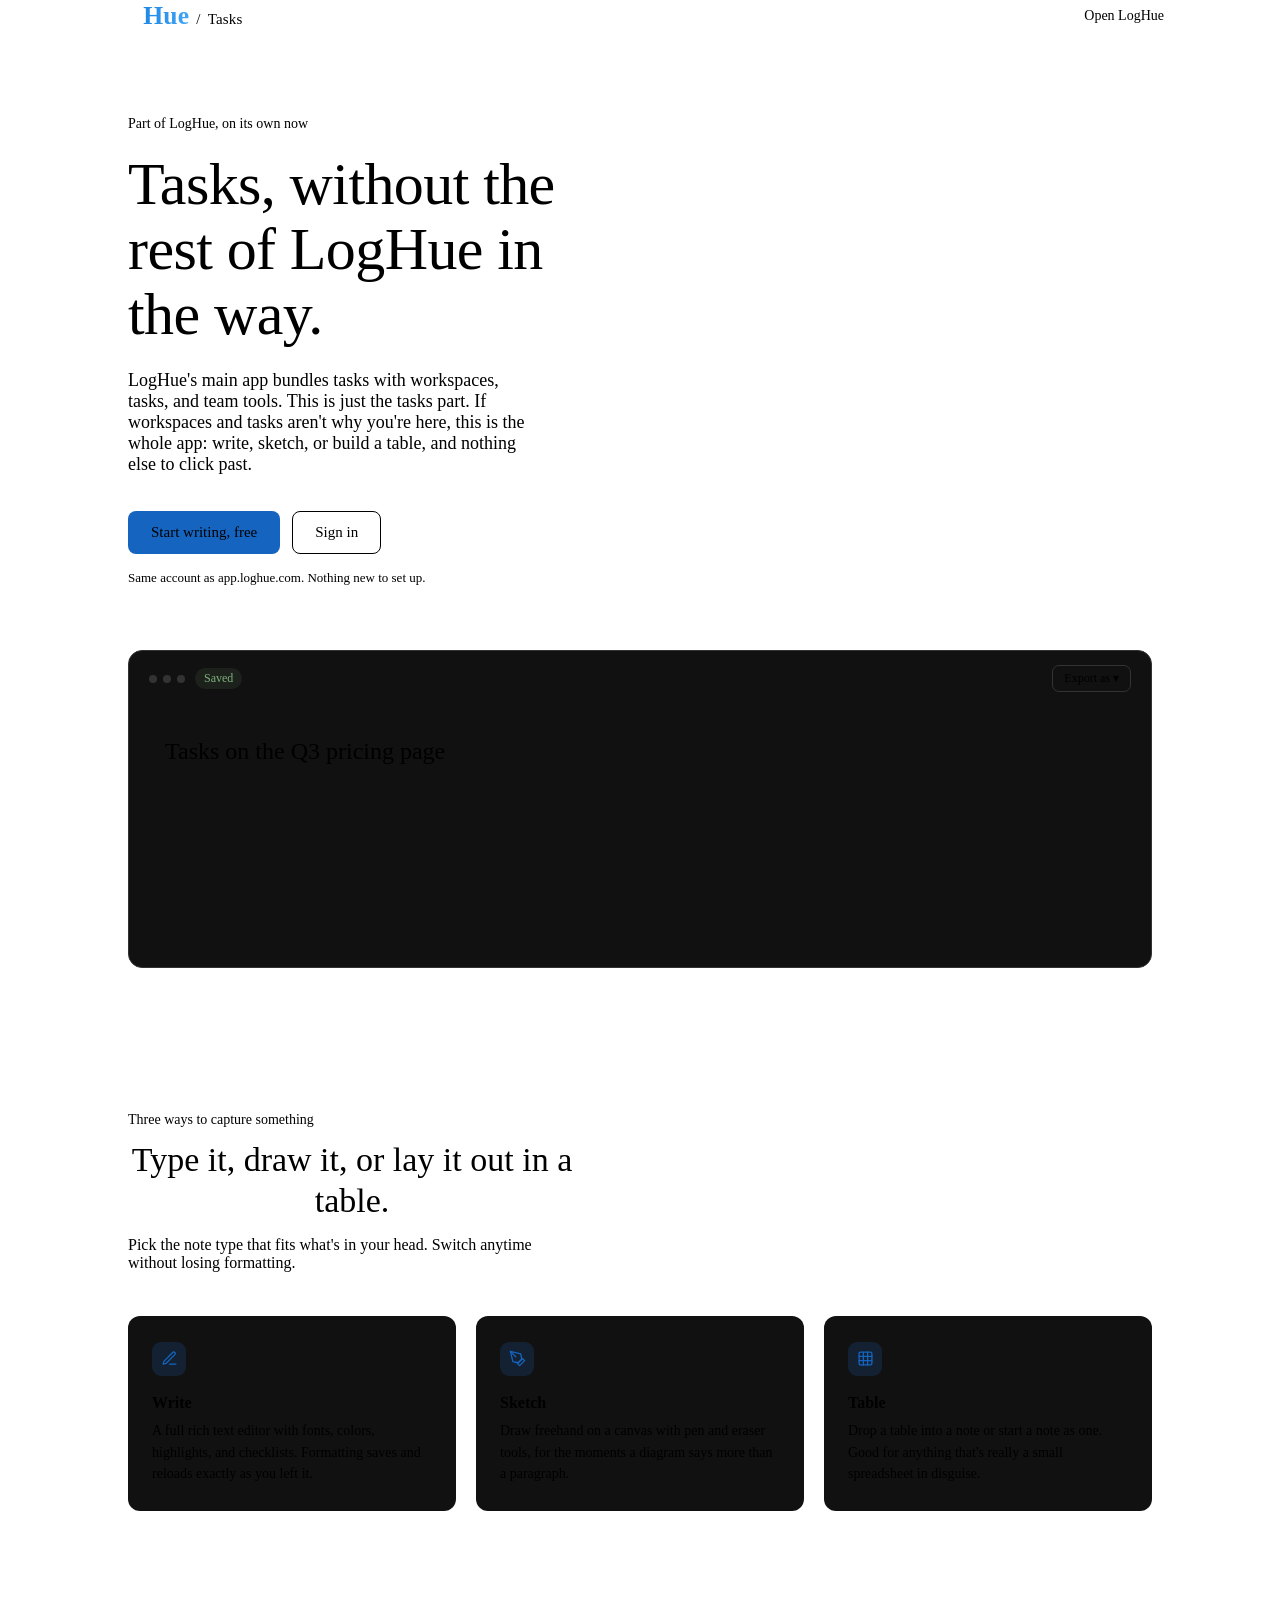
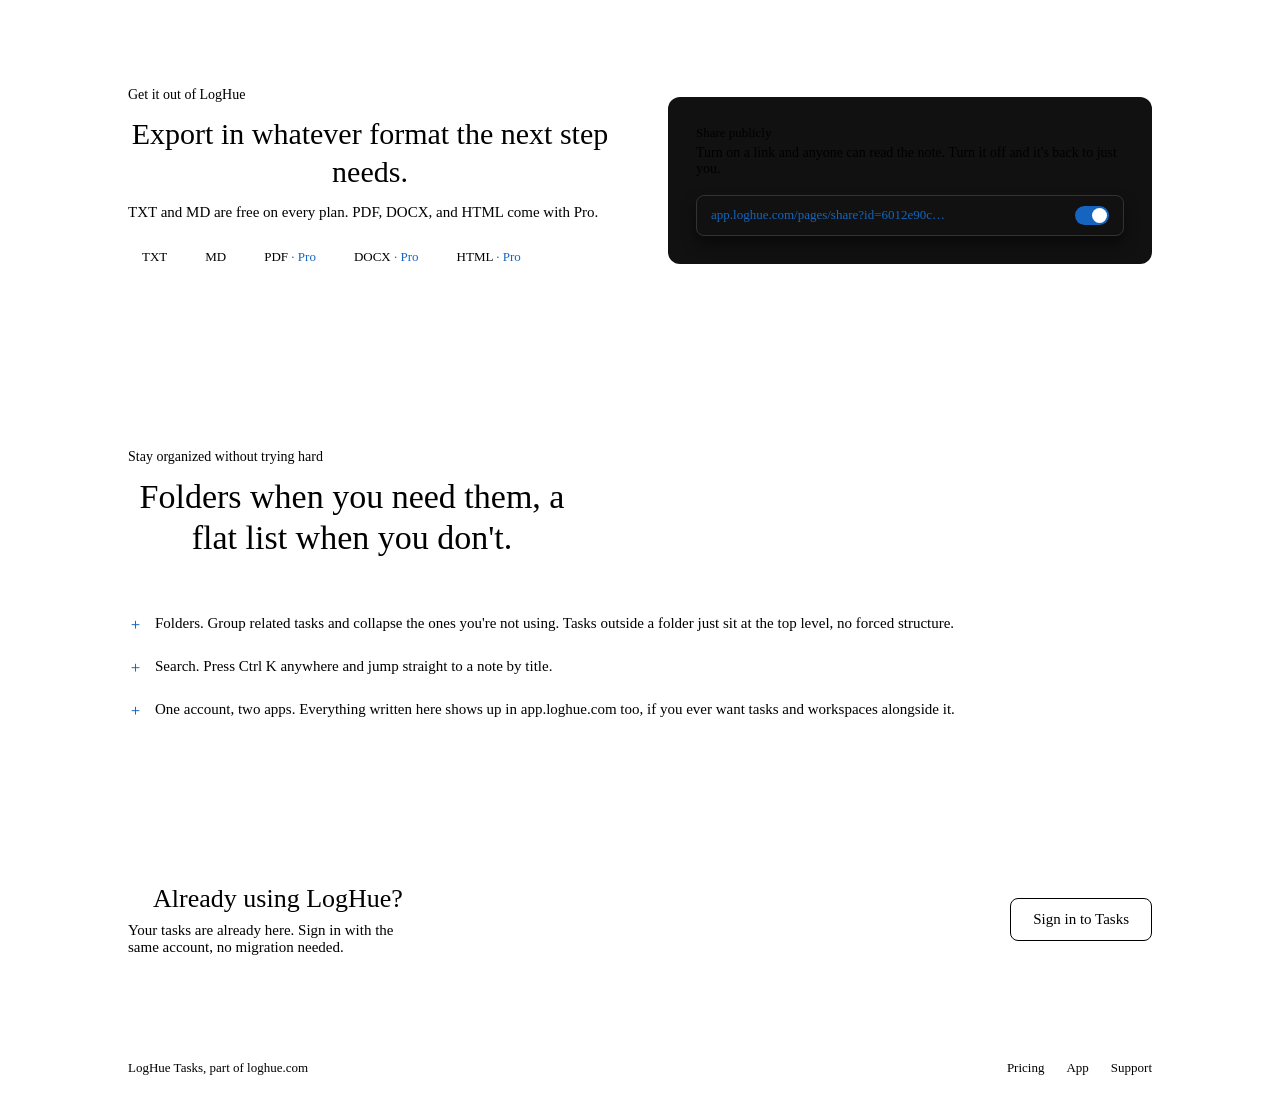
==== index.html @ 6f5fc27a "first commit" ====
<!doctype html>
<html lang="en">
  <head>
    <meta charset="UTF-8" />
    <meta
      name="viewport"
      content="width=device-width, initial-scale=1, viewport-fit=cover"
    />
    <title>
      LogHue Tasks | write, sketch, and organize without the extra app
    </title>

    <link rel="stylesheet" href="https://ui.scybud.com/css/variables.css" />
    <link rel="stylesheet" href="https://ui.scybud.com/css/typography.css" />

    <link rel="stylesheet" href="/css/base.css" />

    <!--FAVICONS-->
    <link
      rel="apple-touch-icon"
      sizes="180x180"
      href="/assets/favicons/apple-touch-icon.png"
    />
    <link
      rel="icon"
      type="image/png"
      sizes="32x32"
      href="/assets/favicons/favicon-32x32.png"
    />
    <link
      rel="icon"
      type="image/png"
      sizes="16x16"
      href="/assets/favicons/favicon-16x16.png"
    />
    
    <style>
      a {
        color: inherit;
      }
      img {
        max-width: 100%;
      }

      .wrap {
        max-width: 1080px;
        margin: 0 auto;
        padding: 0 28px;
      }

      /* NAV */
      nav {
        position: sticky;
        top: env(safe-area-inset-top, 0px);
        z-index: 10;
        backdrop-filter: blur(10px);
        border-bottom: 1px solid var(--border-primary);
      }
      nav .wrap {
        display: flex;
        align-items: center;
        justify-content: space-between;
        padding: var(--space-sm) ;
      }
      .wordmark {
        font-size: 19px;
        font-weight: 500;
        letter-spacing: 0.01em;
        text-decoration: none;
        display: flex;
        align-items: baseline;
        gap: 7px;
      }
      .wordmark:hover {
        text-decoration: none;
      }
      
      .wordmark .divider {
        color: var(--text-faint);
        font-weight: 400;
        font-size: 15px;
      }
      .wordmark .sub {
        color: var(--muted);
        font-size: 15px;
        font-family: var(--sans);
        font-weight: 400;
      }
      .nav-cta {
        font-size: 14px;
        color: var(--muted);
        text-decoration: none;
        padding: 8px 16px;
        border-radius: 7px;
        border: 1px solid var(--border-primary);
        transition:
          border-color 0.15s ease,
          color 0.15s ease;
      }
      .nav-cta:hover {
        border-color: var(--primary);
        color: var(--text-primary);
        text-decoration: none;
      }

      /* HERO */
      header.hero {
        padding: 84px 0 56px;
      }
      .eyebrow {
        font-size: 14px;
        color: var(--muted);
        margin: 0 0 20px;
      }
      h1 {
        font-family: var(--serif);
        font-weight: 500;
        font-size: clamp(36px, 6vw, 60px);
        line-height: 1.08;
        letter-spacing: -0.01em;
        margin: 0 0 24px;
        max-width: 15ch;
      }
      .lede {
        font-size: 18px;
        color: var(--muted);
        max-width: 46ch;
        margin: 0 0 36px;
      }
      .cta-row {
        display: flex;
        gap: 12px;
        flex-wrap: wrap;
      }
      .btn {
        display: inline-flex;
        align-items: center;
        gap: 8px;
        padding: 12px 22px;
        border-radius: 8px;
        font-size: 15px;
        font-weight: 500;
        text-decoration: none;
        border: 1px solid transparent;
        transition:
          transform 0.12s ease,
          background 0.15s ease,
          border-color 0.15s ease;
      }
      .btn:active {
        transform: scale(0.98);
      }
      .btn-primary {
        background: var(--primary);
        color: var(--text-primary);
      }
      .btn-primary:hover {
        background: var(--primary-light);
        color: var(--text-primary);
        text-decoration: none;
      }
      .btn-secondary {
        border-color: var(--border-primary);
        color: var(--text-primary);
      }
      .btn-secondary:hover {
        border-color: var(--border-secondary);
        text-decoration: none;
                color: var(--text-secondary);
      }
      .fine-print {
        margin-top: 16px;
        font-size: 13px;
        color: var(--text-faint);
      }

      /* EDITOR MOCK */
      .editor-mock {
        margin-top: 64px;
        border: 1px solid var(--border);
        border-radius: 14px;
        background: var(--card-bg);
        overflow: hidden;
      }
      .editor-mock .bar {
        display: flex;
        align-items: center;
        justify-content: space-between;
        padding: 14px 20px;
        border-bottom: 1px solid var(--border-primary);
      }
      .editor-mock .bar .left {
        display: flex;
        align-items: center;
        gap: 10px;
        font-size: 14px;
        color: var(--muted);
      }
      .dot-row {
        display: flex;
        gap: 6px;
      }
      .dot-row span {
        width: 8px;
        height: 8px;
        border-radius: 50%;
        background: var(--border);
        display: block;
      }
      .saved-pill {
        font-size: 12px;
        color: #7fb27f;
        background: rgba(127, 178, 127, 0.1);
        padding: 3px 9px;
        border-radius: 20px;
      }
      .export-pill {
        font-size: 12px;
        color: var(--muted);
        border: 1px solid var(--border);
        padding: 5px 11px;
        border-radius: 7px;
      }
      .editor-mock .body {
        padding: 32px 36px 40px;
      }
      .editor-mock .title-line {
        font-family: var(--serif);
        font-size: 24px;
        color: var(--text);
        margin: 0 0 18px;
      }
      .editor-mock .fake-line {
        height: 11px;
        border-radius: 3px;
        background: var(--border-primary);
        margin-bottom: 12px;
      }
      .editor-mock .fake-line.w1 {
        width: 92%;
      }
      .editor-mock .fake-line.w2 {
        width: 100%;
      }
      .editor-mock .fake-line.w3 {
        width: 68%;
      }
      .editor-mock .fake-line.w4 {
        width: 84%;
      }
      .toolbar-mock {
        display: flex;
        gap: 6px;
        margin-top: 20px;
        padding-top: 18px;
        border-top: 1px solid var(--border-primary);
      }
      .toolbar-mock span {
        width: 26px;
        height: 26px;
        border-radius: 6px;
        background: var(--border-primary);
      }

      /* SECTIONS */
      section {
        padding: 88px 0;
        border-top: 1px solid var(--border-primary);
      }
      .section-head {
        max-width: 56ch;
        margin-bottom: 44px;
      }
      .section-head .label {
        font-size: 14px;
        color: var(--blue);
        margin: 0 0 12px;
      }
      .section-head h2 {
        font-weight: 500;
        font-size: clamp(26px, 3.4vw, 34px);
        line-height: 1.2;
        margin: 0 0 14px;
      }
      .section-head p {
        color: var(--muted);
        font-size: 16px;
        margin: 0;
      }

      .grid-3 {
        display: grid;
        grid-template-columns: repeat(3, 1fr);
        gap: 20px;
      }
      .card {
        background: var(--card-bg);
        border: 1px solid var(--border-primary);
        border-radius: 12px;
        padding: 26px 24px;
      }
      .card .icon {
        width: 34px;
        height: 34px;
        border-radius: 9px;
        background: rgba(29, 135, 255, 0.139);
        margin-bottom: 18px;
        display: flex;
        align-items: center;
        justify-content: center;
      }
      .card .icon svg {
        width: 17px;
        height: 17px;
        stroke: var(--primary);
      }
      .card h3 {
        font-size: 16px;
        font-weight: 600;
        margin: 0 0 8px;
      }
      .card p {
        font-size: 14px;
        color: var(--muted);
        margin: 0;
        line-height: 1.55;
      }

      /* FORMATS */
      .formats-row {
        display: flex;
        flex-wrap: wrap;
        gap: 10px;
        margin-top: 8px;
      }
      .format-chip {
        font-size: 13px;
        padding: 8px 14px;
        border-radius: 20px;
        border: 1px solid var(--border-primary);
        color: var(--muted);
      }
      .format-chip.locked {
        color: var(--muted);
      }
      .format-chip.locked::after {
        content: " · Pro";
        color: var(--primary);
      }

      .split {
        display: grid;
        grid-template-columns: 1fr 1fr;
        gap: 56px;
        align-items: center;
      }
      .split .visual {
        border: 1px solid var(--border-primary);
        border-radius: 12px;
        background: var(--card-bg);
        padding: 28px;
      }
      .share-link-mock {
        display: flex;
        align-items: center;
        gap: 10px;
        box-shadow: 0 8px 15px rgba(0, 0, 0, 0.486);
        border: 1px solid var(--border);
        border-radius: 8px;
        padding: 10px 14px;
        font-size: 13px;
        color: var(--muted);
        margin-top: 18px;
      }
      .share-link-mock .url {
        color: var(--primary);
        flex: 1;
        overflow: hidden;
        text-overflow: ellipsis;
        white-space: nowrap;
      }
      .toggle-mock {
        width: 34px;
        height: 19px;
        border-radius: 20px;
        background: var(--primary);
        position: relative;
        flex-shrink: 0;
      }
      .toggle-mock::after {
        content: "";
        position: absolute;
        top: 2px;
        right: 2px;
        width: 15px;
        height: 15px;
        border-radius: 50%;
        background: #fff;
      }

      ul.plain {
        list-style: none;
        padding: 0;
        margin: 18px 0 0;
      }
      ul.plain li {
        padding: 12px 0;
        border-bottom: 1px solid var(--border-primary);
        font-size: 15px;
        color: var(--muted);
        display: flex;
        gap: 12px;
      }
      ul.plain li:last-child {
        border-bottom: none;
      }
      ul.plain li .mark {
        color: var(--primary);
        flex-shrink: 0;
      }
      ul.plain li strong {
        color: var(--text-primary);
        font-weight: 500;
      }

      /* ACCOUNT NOTE */
      .account-band {
        border-top: 1px solid var(--border-primary);
        padding: 64px 0;
      }
      .account-band .wrap {
        display: flex;
        align-items: center;
        justify-content: space-between;
        gap: 32px;
        flex-wrap: wrap;
      }
      .account-band h2 {
        font-weight: 500;
        font-size: 26px;
        margin: 0 0 8px;
        max-width: 30ch;
      }
      .account-band p {
        color: var(--muted);
        font-size: 15px;
        margin: 0;
        max-width: 40ch;
      }

      /* FOOTER */
      footer {
        border-top: 1px solid var(--border-primary);
        padding: 40px 0;
      }
      footer .wrap {
        display: flex;
        align-items: center;
        justify-content: space-between;
        flex-wrap: wrap;
        gap: 16px;
      }
      footer .left {
        font-size: 13px;
        color: var(--muted);
      }
      footer .links {
        display: flex;
        gap: 22px;
      }
      footer .links a {
        font-size: 13px;
        color: var(--muted);
        text-decoration: none;
      }
      footer .links a:hover {
        color: var(--text-primary);
      }

      @media (max-width: 760px) {
        .grid-3 {
          grid-template-columns: 1fr;
        }
        .split {
          grid-template-columns: 1fr;
          gap: 32px;
        }
        header.hero {
          padding: 56px 0 40px;
        }
        section {
          padding: 60px 0;
        }
        .editor-mock .body {
          padding: 24px 20px 30px;
        }
        .account-band .wrap {
          flex-direction: column;
          align-items: flex-start;
        }
      }
    </style>
  </head>
  <body>
    <nav>
      <div class="wrap">
        <a href="https://loghue.com" class="wordmark">
          <div class="logo">Log<span>Hue</span></div>
          <span class="divider">/</span>
          <span class="sub">Tasks</span>
        </a>
        <a href="https://app.loghue.com/pages/tasks" class="nav-cta"
          >Open LogHue</a
        >
      </div>
    </nav>

    <header class="hero">
      <div class="wrap">
        <p class="eyebrow">Part of LogHue, on its own now</p>
        <h1>Tasks, without the rest of LogHue in the way.</h1>
        <p class="lede">
          LogHue's main app bundles tasks with workspaces, tasks, and team
          tools. This is just the tasks part. If workspaces and tasks aren't why
          you're here, this is the whole app: write, sketch, or build a table,
          and nothing else to click past.
        </p>
        <div class="cta-row">
          <a href="/tasks" class="btn btn-primary">Start writing, free</a>
          <a href="auth/" class="btn btn-secondary">Sign in</a>
        </div>
        <p class="fine-print">
          Same account as app.loghue.com. Nothing new to set up.
        </p>

        <div class="editor-mock">
          <div class="bar">
            <div class="left">
              <div class="dot-row"><span></span><span></span><span></span></div>
              <span class="saved-pill">Saved</span>
            </div>
            <span class="export-pill">Export as ▾</span>
          </div>
          <div class="body">
            <p class="title-line">Tasks on the Q3 pricing page</p>
            <div class="fake-line w2"></div>
            <div class="fake-line w1"></div>
            <div class="fake-line w4"></div>
            <div class="fake-line w3"></div>
            <div class="toolbar-mock">
              <span></span><span></span><span></span><span></span><span></span
              ><span></span><span></span>
            </div>
          </div>
        </div>
      </div>
    </header>

    <section>
      <div class="wrap">
        <div class="section-head">
          <p class="label">Three ways to capture something</p>
          <h2>Type it, draw it, or lay it out in a table.</h2>
          <p>
            Pick the note type that fits what's in your head. Switch anytime
            without losing formatting.
          </p>
        </div>
        <div class="grid-3">
          <div class="card">
            <div class="icon">
              <svg
                viewBox="0 0 24 24"
                fill="none"
                stroke-width="1.8"
                stroke-linecap="round"
                stroke-linejoin="round"
              >
                <path d="M12 20h9" />
                <path d="M16.5 3.5a2.1 2.1 0 0 1 3 3L7 19l-4 1 1-4Z" />
              </svg>
            </div>
            <h3>Write</h3>
            <p>
              A full rich text editor with fonts, colors, highlights, and
              checklists. Formatting saves and reloads exactly as you left it.
            </p>
          </div>
          <div class="card">
            <div class="icon">
              <svg
                viewBox="0 0 24 24"
                fill="none"
                stroke-width="1.8"
                stroke-linecap="round"
                stroke-linejoin="round"
              >
                <path d="M12 19l7-7 3 3-7 7-3-3z" />
                <path d="M18 13l-1.5-7.5L2 2l3.5 14.5L13 18l5-5z" />
                <path d="M2 2l7.586 7.586" />
              </svg>
            </div>
            <h3>Sketch</h3>
            <p>
              Draw freehand on a canvas with pen and eraser tools, for the
              moments a diagram says more than a paragraph.
            </p>
          </div>
          <div class="card">
            <div class="icon">
              <svg
                viewBox="0 0 24 24"
                fill="none"
                stroke-width="1.8"
                stroke-linecap="round"
                stroke-linejoin="round"
              >
                <rect x="3" y="3" width="18" height="18" rx="2" />
                <path d="M3 9h18M3 15h18M9 3v18M15 3v18" />
              </svg>
            </div>
            <h3>Table</h3>
            <p>
              Drop a table into a note or start a note as one. Good for anything
              that's really a small spreadsheet in disguise.
            </p>
          </div>
        </div>
      </div>
    </section>

    <section>
      <div class="wrap">
        <div class="split">
          <div>
            <p class="section-head" style="margin-bottom: 0"></p>
            <p
              class="label"
              style="color: var(--blue); font-size: 14px; margin: 0 0 12px"
            >
              Get it out of LogHue
            </p>
            <h2
              style="
                font-family: var(--serif);
                font-weight: 500;
                font-size: clamp(24px, 3vw, 30px);
                margin: 0 0 14px;
                line-height: 1.25;
              "
            >
              Export in whatever format the next step needs.
            </h2>
            <p style="color: var(--muted); font-size: 15px; margin: 0 0 20px">
              TXT and MD are free on every plan. PDF, DOCX, and HTML come with
              Pro.
            </p>
            <div class="formats-row">
              <span class="format-chip">TXT</span>
              <span class="format-chip">MD</span>
              <span class="format-chip locked">PDF</span>
              <span class="format-chip locked">DOCX</span>
              <span class="format-chip locked">HTML</span>
            </div>
          </div>
          <div class="visual">
            <p style="font-size: 13px; color: var(--muted); margin: 0 0 4px">
              Share publicly
            </p>
            <p style="font-size: 14px; color: var(--text-faint); margin: 0">
              Turn on a link and anyone can read the note. Turn it off and it's
              back to just you.
            </p>
            <div class="share-link-mock">
              <span class="url">app.loghue.com/pages/share?id=6012e90c…</span>
              <div class="toggle-mock"></div>
            </div>
          </div>
        </div>
      </div>
    </section>

    <section>
      <div class="wrap">
        <div class="section-head">
          <p class="label">Stay organized without trying hard</p>
          <h2>Folders when you need them, a flat list when you don't.</h2>
        </div>
        <ul class="plain">
          <li>
            <span class="mark">＋</span
            ><span
              ><strong>Folders.</strong> Group related tasks and collapse the
              ones you're not using. Tasks outside a folder just sit at the top
              level, no forced structure.</span
            >
          </li>
          <li>
            <span class="mark">＋</span
            ><span
              ><strong>Search.</strong> Press Ctrl K anywhere and jump straight
              to a note by title.</span
            >
          </li>
          <li>
            <span class="mark">＋</span
            ><span
              ><strong>One account, two apps.</strong> Everything written here
              shows up in app.loghue.com too, if you ever want tasks and
              workspaces alongside it.</span
            >
          </li>
        </ul>
      </div>
    </section>

    <div class="account-band">
      <div class="wrap">
        <div>
          <h2>Already using LogHue?</h2>
          <p>
            Your tasks are already here. Sign in with the same account, no
            migration needed.
          </p>
        </div>
        <a href="/auth/" class="btn btn-secondary"
          >Sign in to Tasks</a
        >
      </div>
    </div>

    <footer>
      <div class="wrap">
        <span class="left">LogHue Tasks, part of loghue.com</span>
        <div class="links">
          <a href="https://loghue.com/pricing">Pricing</a>
          <a href="https://app.loghue.com/pages/tasks">App</a>
          <a href="https://loghue.com/support">Support</a>
        </div>
      </div>
    </footer>
  </body>
</html>
---- css/base.css ----
/*IMPORT FORM*/
@import url("https://fonts.googleapis.com/css2?family=Inter:wght@300;400;500;600;700&display=swap");

/*RESET*/
* {
  margin: 0;
  padding: 0;
  box-sizing: border-box;
}

/*HTML AND BODY*/
html,
body {
    margin: 0;
  padding: 0;
  max-width: 100%;
  width: 100%;
  min-height: 100dvh;
  max-height: none;
  background: var(--bg-primary);
  color: var(--text-primary);
}

/*MAIN*/
.main {
   height: 100dvh;
   padding: var(--space-lg) var(--space-sm);
}

/*VARIABLES*/

/*DEFAULT THEME*/
:root {
--primary: #1565C0; 
  --primary-light: #1976D2;
  
  --brightness: 60%;

  --secondary: #334155;
  --secondary-light: #475569; 
  --card-bg: #111;

--accent: #f59e0b;
--accent-hover: #d97706;

  --gradient: linear-gradient(to right, #1e88e5, #42a5f5);

  --danger: #ff1919;
    --border: #333;

  --notif-bg-unread: #1e3a5f; /* dark blue for unread */
  --notif-bg-read: #2c2c2c; /* dark background for read */
  --notif-text: #eee;
  --notif-border: #444;
  
--active-color: #fefefe;

  --tag: #130404;
--tag-text: #cfcfcf;

  --chevron-color: #c5c5c5;

  --brand-h: 17;
  --brand-s: 70%;
  --brand-l: 50%;

  --brand: hsl(var(--brand-h), var(--brand-s), var(--brand-l));
  --brand-hover: hsl(var(--brand-h), var(--brand-s), 50%);
  --brand-soft: hsl(var(--brand-h), var(--brand-s), 90%);

}

/*COMPACT INTERFACE DENSITY*/
:root[data-density="compact"] {
  --space-xs: 2px;
  --space-sm: 4px;
  --space-md: 8px;
  --space-lg: 12px;
  --space-xl: 16px;
}

/*Smooth text rendering*/
body {
  -webkit-font-smoothing: antialiased;
  -moz-osx-font-smoothing: grayscale;
}

/*TYPOGRAPHY*/
h1,
h2,
h3,
h4,
h5,
h6,
.statsName {
  font-weight: 600;
  color: var(--text-primary);
}
h2 {
  text-align: center;
}
p {
  margin-bottom: var(--space-md);
}
a {
  color: var(--link);
  text-decoration: none;
}
a:hover {
    color: var(--accent);
  text-decoration: underline;
}
.logo {
  font-weight: 700;
  font-size: 1.6rem;
  color: #fff;
}
a .logo:hover {
  text-decoration: none;
}
.logo span {
  background: var(--gradient);
  background-clip: text;
  color: transparent;
}
.emptyStateImg {
  width: 100%;
  max-width: 500px;
  height: 100%;
  margin: 0 auto;
  display: block;
  border-radius: var(--radius-sm);
}

/* CHROME, EDGE, SAFARI */
*::-webkit-scrollbar {
  width: var(--space-sm);
  height: var(--space-sm);
}

.mainContent::-webkit-scrollbar-track {
  background: var(--card-bg);
  border-radius: var(--radius-sm);
}

*::-webkit-scrollbar-thumb {
  background: #393838;
  border-radius: var(--radius-sm);
  border: 2px solid var(--card-bg);
}

.mainContent::-webkit-scrollbar-thumb:hover {
  background: #555; /* slightly brighter primary */
}

.contentHeader {
  white-space: nowrap;
  backdrop-filter: var(--filter);
  display: flex;
  justify-content: space-between;
  align-items: center;
  width: 100%;
  position: sticky;
  top: 0;
  z-index: 1;
  height: var(--header-height);
  margin-bottom: var(--space-md);
  padding: var(--space-xs) calc(var(--space-md) - 4px);
  overflow-x: auto;
}
/* CHROME, EDGE, SAFARI */
.contentHeader::-webkit-scrollbar {
  width: 2px;
  height: 2px;
}

.contentHeader::-webkit-scrollbar-track {
  background: var(--main-bg);
  border-radius: var(--radius-sm);
}

.contentHeader::-webkit-scrollbar-thumb {
  background: var(--bg);
  opacity: 0.1;
  border-radius: var(--radius-sm);
  border: 1px solid var(--card-bg);
}

.contentHeader::-webkit-scrollbar-thumb:hover {
  background: #0393d626; /* slightly brighter primary */
}

#logoutBtn {
  position: fixed ;
  top: var(--space-sm);
  right: var(--space-sm);
  height: fit-content;
  bottom: auto;
  background: var(--surface-primary);
  padding: var(--space-xs);
  border: none;
color: var(--text-primary);
border-radius: var(--radius-sm);
cursor: pointer;
transition: color 0.5s ease;
}
#logoutBtn:hover {
  color: var(--danger);
}
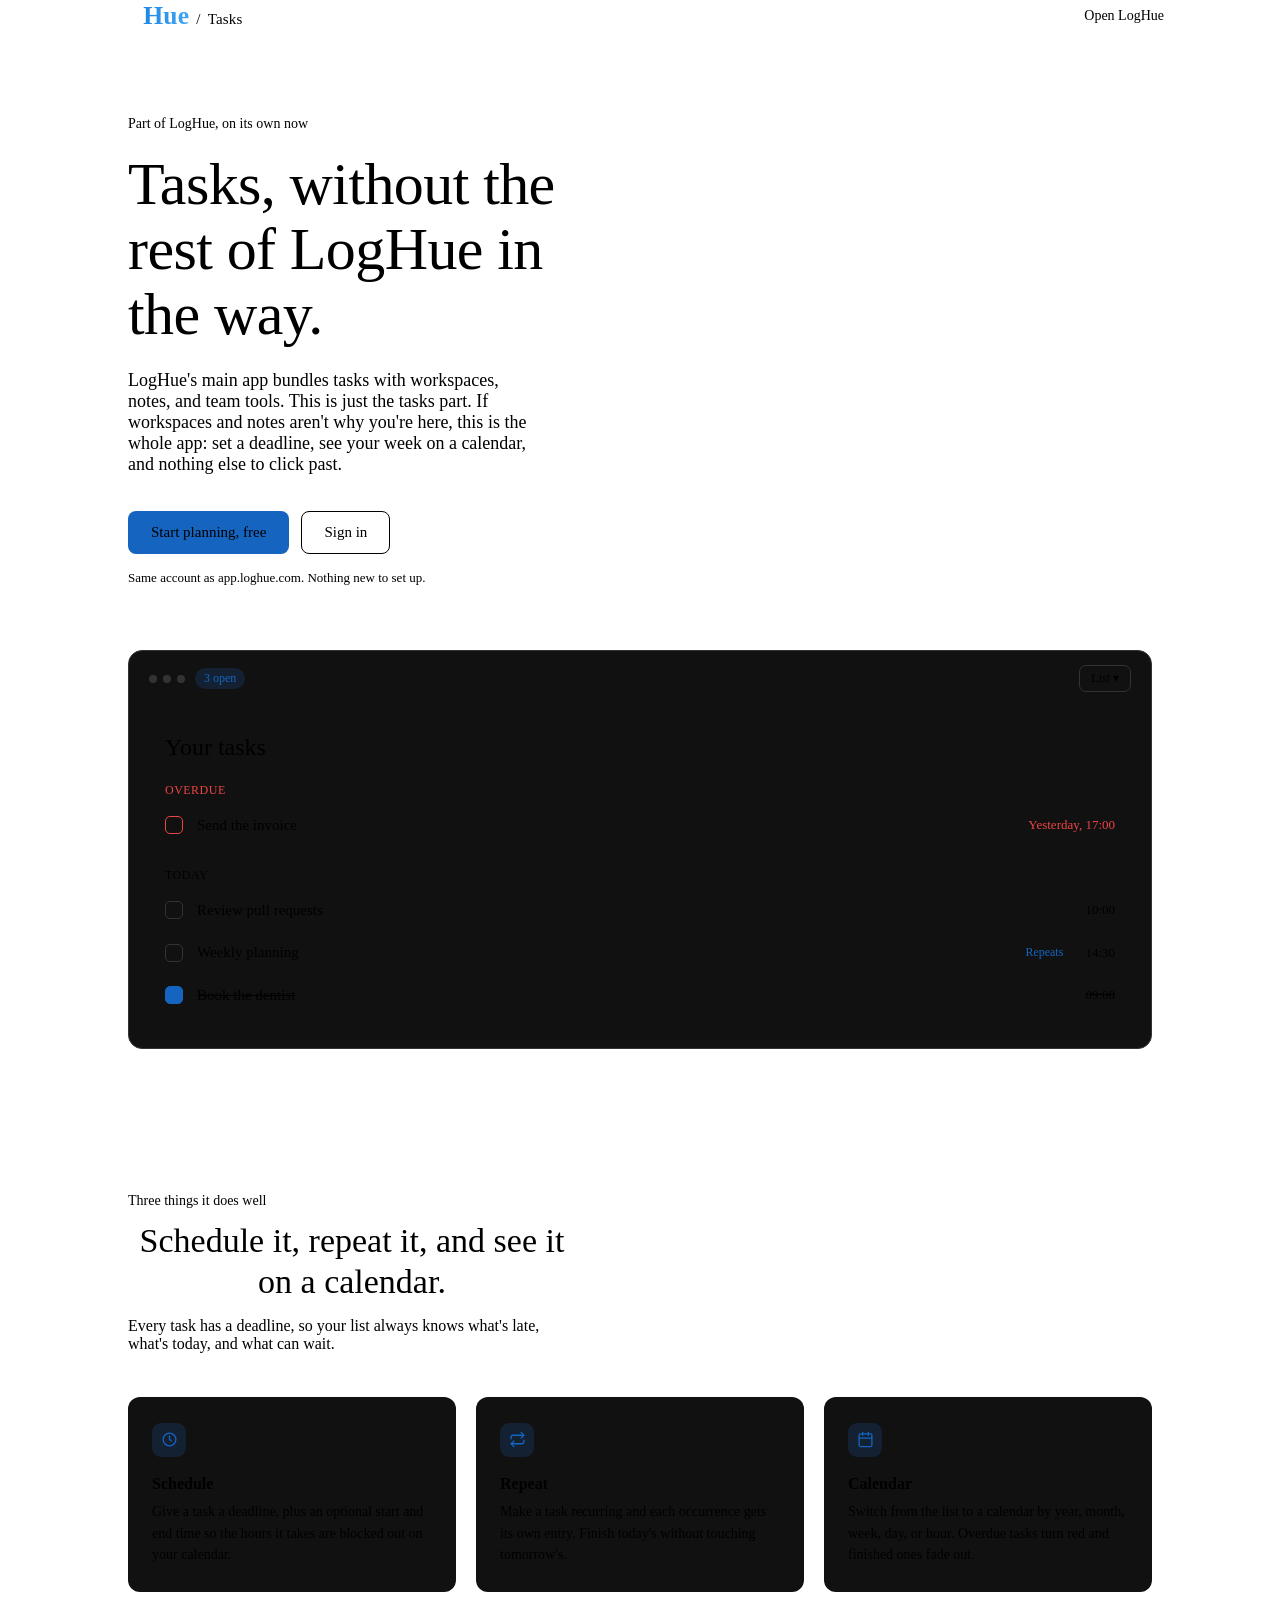
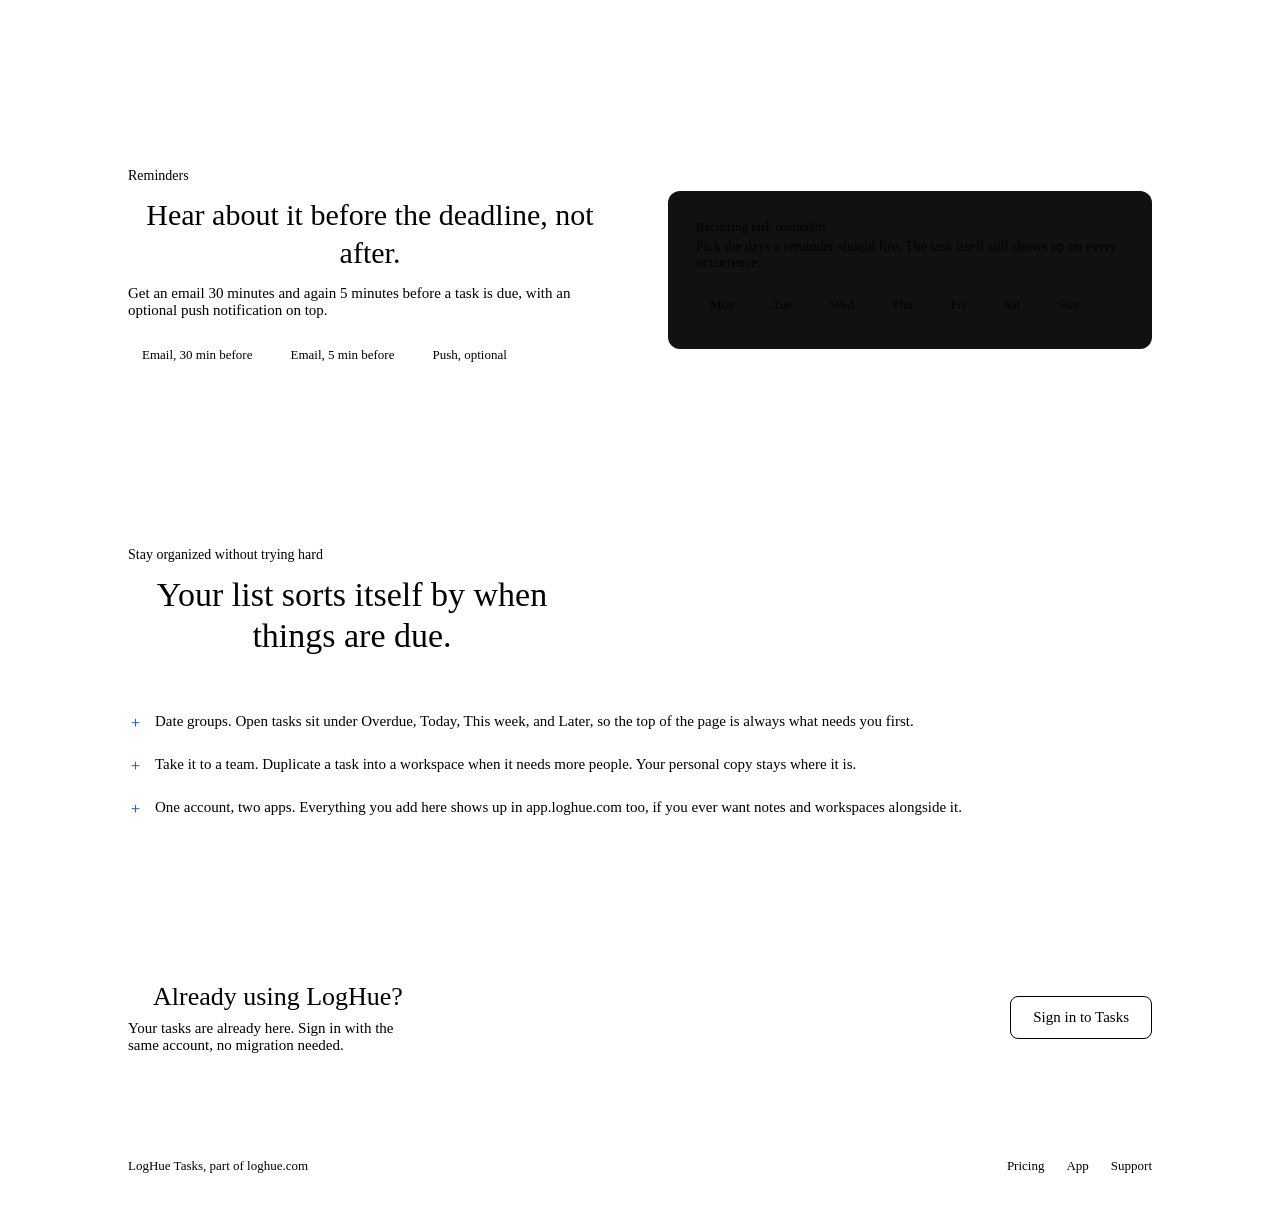
==== commit 563b3db2: "Add meta description and update title in index.html" ====
--- a/index.html
+++ b/index.html
@@ -6,9 +6,11 @@
       name="viewport"
       content="width=device-width, initial-scale=1, viewport-fit=cover"
     />
-    <title>
-      LogHue Tasks | write, sketch, and organize without the extra app
-    </title>
+    <title>LogHue Tasks | plan, schedule, and finish without the extra app</title>
+    <meta
+      name="description"
+      content="LogHue Tasks is the tasks part of LogHue on its own. Set deadlines, repeat what repeats, get reminders, and see your week on a calendar."
+    />
 
     <link rel="stylesheet" href="https://ui.scybud.com/css/variables.css" />
     <link rel="stylesheet" href="https://ui.scybud.com/css/typography.css" />
@@ -33,7 +35,7 @@
       sizes="16x16"
       href="/assets/favicons/favicon-16x16.png"
     />
-    
+
     <style>
       a {
         color: inherit;
@@ -60,7 +62,7 @@
         display: flex;
         align-items: center;
         justify-content: space-between;
-        padding: var(--space-sm) ;
+        padding: var(--space-sm);
       }
       .wordmark {
         font-size: 19px;
@@ -74,7 +76,6 @@
       .wordmark:hover {
         text-decoration: none;
       }
-      
       .wordmark .divider {
         color: var(--text-faint);
         font-weight: 400;
@@ -166,7 +167,7 @@
       .btn-secondary:hover {
         border-color: var(--border-secondary);
         text-decoration: none;
-                color: var(--text-secondary);
+        color: var(--text-secondary);
       }
       .fine-print {
         margin-top: 16px;
@@ -174,22 +175,22 @@
         color: var(--text-faint);
       }
 
-      /* EDITOR MOCK */
-      .editor-mock {
+      /* TASK LIST MOCK */
+      .task-mock {
         margin-top: 64px;
         border: 1px solid var(--border);
         border-radius: 14px;
         background: var(--card-bg);
         overflow: hidden;
       }
-      .editor-mock .bar {
+      .task-mock .bar {
         display: flex;
         align-items: center;
         justify-content: space-between;
         padding: 14px 20px;
         border-bottom: 1px solid var(--border-primary);
       }
-      .editor-mock .bar .left {
+      .task-mock .bar .left {
         display: flex;
         align-items: center;
         gap: 10px;
@@ -207,59 +208,87 @@
         background: var(--border);
         display: block;
       }
-      .saved-pill {
+      .count-pill {
         font-size: 12px;
-        color: #7fb27f;
-        background: rgba(127, 178, 127, 0.1);
+        color: var(--primary);
+        background: rgba(29, 135, 255, 0.139);
         padding: 3px 9px;
         border-radius: 20px;
       }
-      .export-pill {
+      .view-pill {
         font-size: 12px;
         color: var(--muted);
         border: 1px solid var(--border);
         padding: 5px 11px;
         border-radius: 7px;
       }
-      .editor-mock .body {
-        padding: 32px 36px 40px;
-      }
-      .editor-mock .title-line {
+      .task-mock .body {
+        padding: 28px 36px 32px;
+      }
+      .task-mock .title-line {
         font-family: var(--serif);
         font-size: 24px;
         color: var(--text);
-        margin: 0 0 18px;
-      }
-      .editor-mock .fake-line {
-        height: 11px;
-        border-radius: 3px;
-        background: var(--border-primary);
-        margin-bottom: 12px;
-      }
-      .editor-mock .fake-line.w1 {
-        width: 92%;
-      }
-      .editor-mock .fake-line.w2 {
-        width: 100%;
-      }
-      .editor-mock .fake-line.w3 {
-        width: 68%;
-      }
-      .editor-mock .fake-line.w4 {
-        width: 84%;
-      }
-      .toolbar-mock {
-        display: flex;
-        gap: 6px;
-        margin-top: 20px;
-        padding-top: 18px;
-        border-top: 1px solid var(--border-primary);
-      }
-      .toolbar-mock span {
-        width: 26px;
-        height: 26px;
-        border-radius: 6px;
-        background: var(--border-primary);
+        margin: 0 0 8px;
+      }
+      .group-label {
+        font-size: 12px;
+        letter-spacing: 0.04em;
+        text-transform: uppercase;
+        color: var(--text-faint);
+        margin: 22px 0 6px;
+      }
+      .group-label.overdue {
+        color: #ef4444;
+      }
+      .task-row {
+        display: flex;
+        align-items: center;
+        gap: 14px;
+        padding: 12px 0;
+        border-bottom: 1px solid var(--border-primary);
+        font-size: 15px;
+      }
+      .task-row:last-child {
+        border-bottom: none;
+      }
+      .task-row .check {
+        width: 18px;
+        height: 18px;
+        border-radius: 5px;
+        border: 1.5px solid var(--border-secondary, var(--border));
+        flex-shrink: 0;
+      }
+      .task-row .name {
+        flex: 1;
+        color: var(--text-primary);
+      }
+      .task-row .time {
+        font-size: 13px;
+        color: var(--muted);
+        white-space: nowrap;
+      }
+      .task-row .repeat {
+        font-size: 12px;
+        color: var(--primary);
+        border: 1px solid var(--border-primary);
+        border-radius: 20px;
+        padding: 2px 8px;
+      }
+      .task-row.late .check {
+        border-color: #ef4444;
+      }
+      .task-row.late .time {
+        color: #ef4444;
+      }
+      .task-row.done .check {
+        background: var(--primary);
+        border-color: var(--primary);
+      }
+      .task-row.done .name,
+      .task-row.done .time {
+        color: var(--text-faint);
+        text-decoration: line-through;
       }
 
       /* SECTIONS */
@@ -326,26 +355,23 @@
         line-height: 1.55;
       }
 
-      /* FORMATS */
-      .formats-row {
+      /* REMINDERS */
+      .chip-row {
         display: flex;
         flex-wrap: wrap;
         gap: 10px;
         margin-top: 8px;
       }
-      .format-chip {
+      .chip {
         font-size: 13px;
         padding: 8px 14px;
         border-radius: 20px;
         border: 1px solid var(--border-primary);
         color: var(--muted);
       }
-      .format-chip.locked {
-        color: var(--muted);
-      }
-      .format-chip.locked::after {
-        content: " · Pro";
-        color: var(--primary);
+      .chip.on {
+        border-color: var(--primary);
+        color: var(--text-primary);
       }
 
       .split {
@@ -353,6 +379,23 @@
         grid-template-columns: 1fr 1fr;
         gap: 56px;
         align-items: center;
+      }
+      .split .label {
+        color: var(--blue);
+        font-size: 14px;
+        margin: 0 0 12px;
+      }
+      .split h2 {
+        font-family: var(--serif);
+        font-weight: 500;
+        font-size: clamp(24px, 3vw, 30px);
+        margin: 0 0 14px;
+        line-height: 1.25;
+      }
+      .split .sub {
+        color: var(--muted);
+        font-size: 15px;
+        margin: 0 0 20px;
       }
       .split .visual {
         border: 1px solid var(--border-primary);
@@ -360,42 +403,15 @@
         background: var(--card-bg);
         padding: 28px;
       }
-      .share-link-mock {
-        display: flex;
-        align-items: center;
-        gap: 10px;
-        box-shadow: 0 8px 15px rgba(0, 0, 0, 0.486);
-        border: 1px solid var(--border);
-        border-radius: 8px;
-        padding: 10px 14px;
+      .split .visual .cap {
         font-size: 13px;
         color: var(--muted);
-        margin-top: 18px;
-      }
-      .share-link-mock .url {
-        color: var(--primary);
-        flex: 1;
-        overflow: hidden;
-        text-overflow: ellipsis;
-        white-space: nowrap;
-      }
-      .toggle-mock {
-        width: 34px;
-        height: 19px;
-        border-radius: 20px;
-        background: var(--primary);
-        position: relative;
-        flex-shrink: 0;
-      }
-      .toggle-mock::after {
-        content: "";
-        position: absolute;
-        top: 2px;
-        right: 2px;
-        width: 15px;
-        height: 15px;
-        border-radius: 50%;
-        background: #fff;
+        margin: 0 0 4px;
+      }
+      .split .visual .note {
+        font-size: 14px;
+        color: var(--text-faint);
+        margin: 0 0 18px;
       }
 
       ul.plain {
@@ -423,7 +439,7 @@
         font-weight: 500;
       }
 
-      /* ACCOUNT NOTE */
+      /* ACCOUNT BAND */
       .account-band {
         border-top: 1px solid var(--border-primary);
         padding: 64px 0;
@@ -491,8 +507,8 @@
         section {
           padding: 60px 0;
         }
-        .editor-mock .body {
-          padding: 24px 20px 30px;
+        .task-mock .body {
+          padding: 24px 20px 26px;
         }
         .account-band .wrap {
           flex-direction: column;
@@ -520,36 +536,53 @@
         <p class="eyebrow">Part of LogHue, on its own now</p>
         <h1>Tasks, without the rest of LogHue in the way.</h1>
         <p class="lede">
-          LogHue's main app bundles tasks with workspaces, tasks, and team
-          tools. This is just the tasks part. If workspaces and tasks aren't why
-          you're here, this is the whole app: write, sketch, or build a table,
-          and nothing else to click past.
+          LogHue's main app bundles tasks with workspaces, notes, and team
+          tools. This is just the tasks part. If workspaces and notes aren't why
+          you're here, this is the whole app: set a deadline, see your week on a
+          calendar, and nothing else to click past.
         </p>
         <div class="cta-row">
-          <a href="/tasks" class="btn btn-primary">Start writing, free</a>
+          <a href="/tasks" class="btn btn-primary">Start planning, free</a>
           <a href="auth/" class="btn btn-secondary">Sign in</a>
         </div>
         <p class="fine-print">
           Same account as app.loghue.com. Nothing new to set up.
         </p>
 
-        <div class="editor-mock">
+        <div class="task-mock">
           <div class="bar">
             <div class="left">
               <div class="dot-row"><span></span><span></span><span></span></div>
-              <span class="saved-pill">Saved</span>
-            </div>
-            <span class="export-pill">Export as ▾</span>
+              <span class="count-pill">3 open</span>
+            </div>
+            <span class="view-pill">List ▾</span>
           </div>
           <div class="body">
-            <p class="title-line">Tasks on the Q3 pricing page</p>
-            <div class="fake-line w2"></div>
-            <div class="fake-line w1"></div>
-            <div class="fake-line w4"></div>
-            <div class="fake-line w3"></div>
-            <div class="toolbar-mock">
-              <span></span><span></span><span></span><span></span><span></span
-              ><span></span><span></span>
+            <p class="title-line">Your tasks</p>
+
+            <p class="group-label overdue">Overdue</p>
+            <div class="task-row late">
+              <span class="check"></span>
+              <span class="name">Send the invoice</span>
+              <span class="time">Yesterday, 17:00</span>
+            </div>
+
+            <p class="group-label">Today</p>
+            <div class="task-row">
+              <span class="check"></span>
+              <span class="name">Review pull requests</span>
+              <span class="time">10:00</span>
+            </div>
+            <div class="task-row">
+              <span class="check"></span>
+              <span class="name">Weekly planning</span>
+              <span class="repeat">Repeats</span>
+              <span class="time">14:30</span>
+            </div>
+            <div class="task-row done">
+              <span class="check"></span>
+              <span class="name">Book the dentist</span>
+              <span class="time">09:00</span>
             </div>
           </div>
         </div>
@@ -559,11 +592,11 @@
     <section>
       <div class="wrap">
         <div class="section-head">
-          <p class="label">Three ways to capture something</p>
-          <h2>Type it, draw it, or lay it out in a table.</h2>
+          <p class="label">Three things it does well</p>
+          <h2>Schedule it, repeat it, and see it on a calendar.</h2>
           <p>
-            Pick the note type that fits what's in your head. Switch anytime
-            without losing formatting.
+            Every task has a deadline, so your list always knows what's late,
+            what's today, and what can wait.
           </p>
         </div>
         <div class="grid-3">
@@ -576,14 +609,14 @@
                 stroke-linecap="round"
                 stroke-linejoin="round"
               >
-                <path d="M12 20h9" />
-                <path d="M16.5 3.5a2.1 2.1 0 0 1 3 3L7 19l-4 1 1-4Z" />
+                <circle cx="12" cy="12" r="9" />
+                <path d="M12 7v5l3 2" />
               </svg>
             </div>
-            <h3>Write</h3>
+            <h3>Schedule</h3>
             <p>
-              A full rich text editor with fonts, colors, highlights, and
-              checklists. Formatting saves and reloads exactly as you left it.
+              Give a task a deadline, plus an optional start and end time so the
+              hours it takes are blocked out on your calendar.
             </p>
           </div>
           <div class="card">
@@ -595,15 +628,16 @@
                 stroke-linecap="round"
                 stroke-linejoin="round"
               >
-                <path d="M12 19l7-7 3 3-7 7-3-3z" />
-                <path d="M18 13l-1.5-7.5L2 2l3.5 14.5L13 18l5-5z" />
-                <path d="M2 2l7.586 7.586" />
+                <path d="M17 2l4 4-4 4" />
+                <path d="M3 11V9a3 3 0 0 1 3-3h15" />
+                <path d="M7 22l-4-4 4-4" />
+                <path d="M21 13v2a3 3 0 0 1-3 3H3" />
               </svg>
             </div>
-            <h3>Sketch</h3>
+            <h3>Repeat</h3>
             <p>
-              Draw freehand on a canvas with pen and eraser tools, for the
-              moments a diagram says more than a paragraph.
+              Make a task recurring and each occurrence gets its own entry.
+              Finish today's without touching tomorrow's.
             </p>
           </div>
           <div class="card">
@@ -615,14 +649,14 @@
                 stroke-linecap="round"
                 stroke-linejoin="round"
               >
-                <rect x="3" y="3" width="18" height="18" rx="2" />
-                <path d="M3 9h18M3 15h18M9 3v18M15 3v18" />
+                <rect x="3" y="4" width="18" height="18" rx="2" />
+                <path d="M16 2v4M8 2v4M3 10h18" />
               </svg>
             </div>
-            <h3>Table</h3>
+            <h3>Calendar</h3>
             <p>
-              Drop a table into a note or start a note as one. Good for anything
-              that's really a small spreadsheet in disguise.
+              Switch from the list to a calendar by year, month, week, day, or
+              hour. Overdue tasks turn red and finished ones fade out.
             </p>
           </div>
         </div>
@@ -633,47 +667,32 @@
       <div class="wrap">
         <div class="split">
           <div>
-            <p class="section-head" style="margin-bottom: 0"></p>
-            <p
-              class="label"
-              style="color: var(--blue); font-size: 14px; margin: 0 0 12px"
-            >
-              Get it out of LogHue
+            <p class="label">Reminders</p>
+            <h2>Hear about it before the deadline, not after.</h2>
+            <p class="sub">
+              Get an email 30 minutes and again 5 minutes before a task is due,
+              with an optional push notification on top.
             </p>
-            <h2
-              style="
-                font-family: var(--serif);
-                font-weight: 500;
-                font-size: clamp(24px, 3vw, 30px);
-                margin: 0 0 14px;
-                line-height: 1.25;
-              "
-            >
-              Export in whatever format the next step needs.
-            </h2>
-            <p style="color: var(--muted); font-size: 15px; margin: 0 0 20px">
-              TXT and MD are free on every plan. PDF, DOCX, and HTML come with
-              Pro.
-            </p>
-            <div class="formats-row">
-              <span class="format-chip">TXT</span>
-              <span class="format-chip">MD</span>
-              <span class="format-chip locked">PDF</span>
-              <span class="format-chip locked">DOCX</span>
-              <span class="format-chip locked">HTML</span>
+            <div class="chip-row">
+              <span class="chip on">Email, 30 min before</span>
+              <span class="chip on">Email, 5 min before</span>
+              <span class="chip">Push, optional</span>
             </div>
           </div>
           <div class="visual">
-            <p style="font-size: 13px; color: var(--muted); margin: 0 0 4px">
-              Share publicly
+            <p class="cap">Recurring task reminders</p>
+            <p class="note">
+              Pick the days a reminder should fire. The task itself still shows
+              up on every occurrence.
             </p>
-            <p style="font-size: 14px; color: var(--text-faint); margin: 0">
-              Turn on a link and anyone can read the note. Turn it off and it's
-              back to just you.
-            </p>
-            <div class="share-link-mock">
-              <span class="url">app.loghue.com/pages/share?id=6012e90c…</span>
-              <div class="toggle-mock"></div>
+            <div class="chip-row">
+              <span class="chip on">Mon</span>
+              <span class="chip on">Tue</span>
+              <span class="chip on">Wed</span>
+              <span class="chip on">Thu</span>
+              <span class="chip on">Fri</span>
+              <span class="chip">Sat</span>
+              <span class="chip">Sun</span>
             </div>
           </div>
         </div>
@@ -684,29 +703,30 @@
       <div class="wrap">
         <div class="section-head">
           <p class="label">Stay organized without trying hard</p>
-          <h2>Folders when you need them, a flat list when you don't.</h2>
+          <h2>Your list sorts itself by when things are due.</h2>
         </div>
         <ul class="plain">
           <li>
             <span class="mark">＋</span
             ><span
-              ><strong>Folders.</strong> Group related tasks and collapse the
-              ones you're not using. Tasks outside a folder just sit at the top
-              level, no forced structure.</span
+              ><strong>Date groups.</strong> Open tasks sit under Overdue,
+              Today, This week, and Later, so the top of the page is always what
+              needs you first.</span
             >
           </li>
           <li>
             <span class="mark">＋</span
             ><span
-              ><strong>Search.</strong> Press Ctrl K anywhere and jump straight
-              to a note by title.</span
+              ><strong>Take it to a team.</strong> Duplicate a task into a
+              workspace when it needs more people. Your personal copy stays
+              where it is.</span
             >
           </li>
           <li>
             <span class="mark">＋</span
             ><span
-              ><strong>One account, two apps.</strong> Everything written here
-              shows up in app.loghue.com too, if you ever want tasks and
+              ><strong>One account, two apps.</strong> Everything you add here
+              shows up in app.loghue.com too, if you ever want notes and
               workspaces alongside it.</span
             >
           </li>
@@ -723,9 +743,7 @@
             migration needed.
           </p>
         </div>
-        <a href="/auth/" class="btn btn-secondary"
-          >Sign in to Tasks</a
-        >
+        <a href="/auth/" class="btn btn-secondary">Sign in to Tasks</a>
       </div>
     </div>
 
@@ -740,4 +758,4 @@
       </div>
     </footer>
   </body>
-</html>
+</html>
--- a/css/base.css
+++ b/css/base.css
@@ -24,7 +24,9 @@
 /*MAIN*/
 .main {
    height: 100dvh;
-   padding: var(--space-lg) var(--space-sm);
+   max-width: 1000px;
+   margin: auto;
+   padding: 0 var(--space-sm) var(--space-lg);
 }
 
 /*VARIABLES*/
